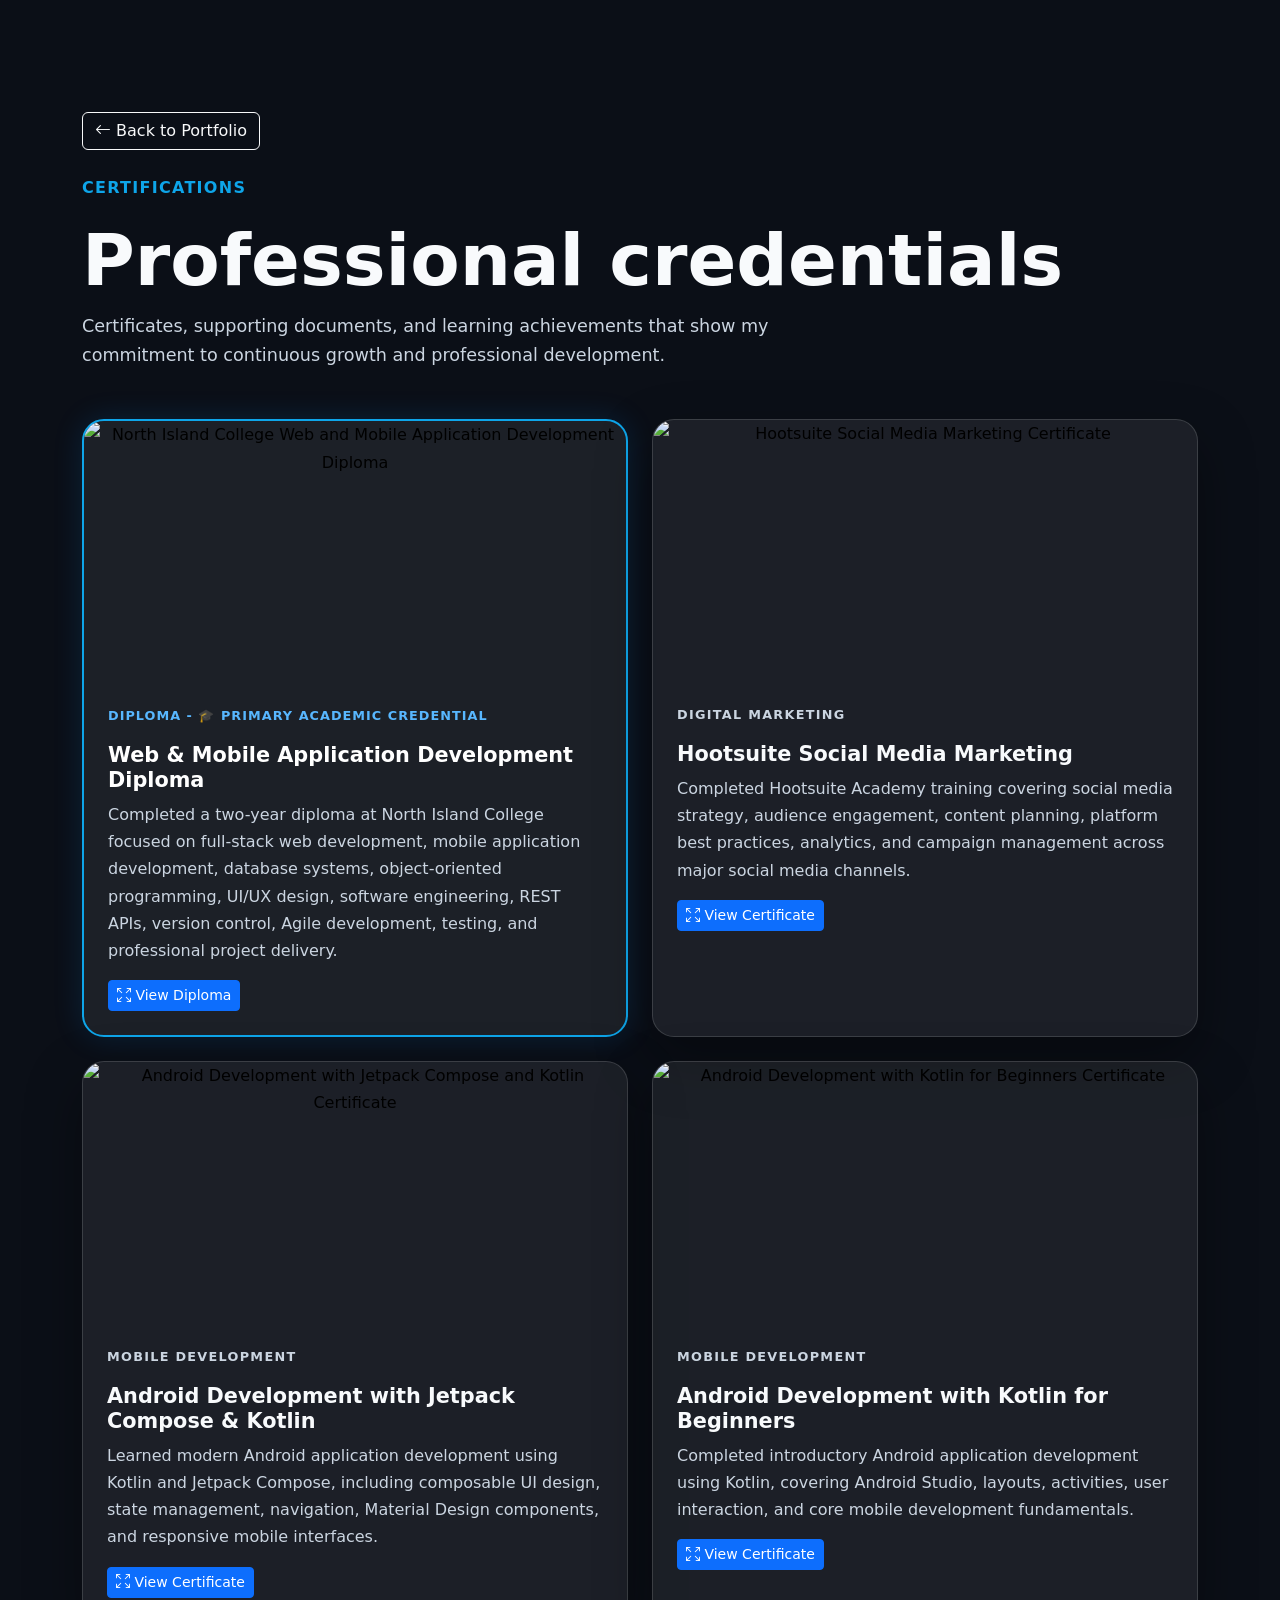
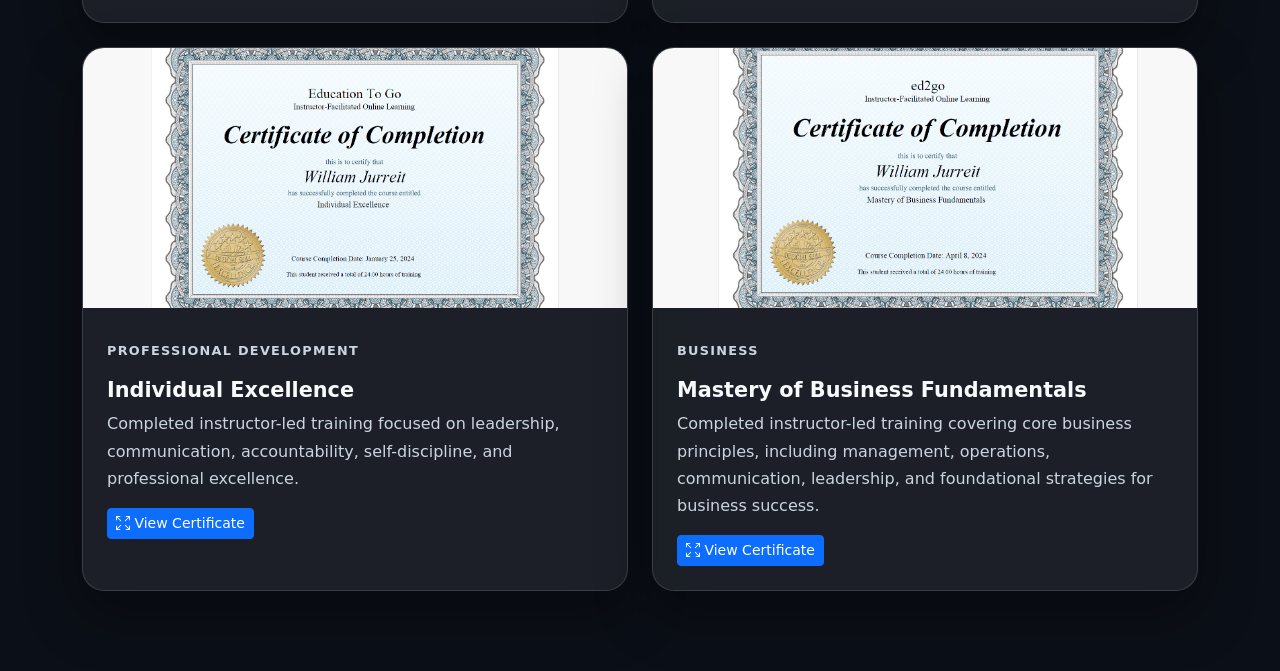
==== certifications.html @ 6ebcbbea "Add two new certification cards and modals" ====
<!DOCTYPE html>
<html lang="en">
<head>
  <meta charset="UTF-8" />
  <meta name="viewport" content="width=device-width, initial-scale=1.0" />

  <title>Certifications | William Jurreit</title>

  <link href="https://cdn.jsdelivr.net/npm/bootstrap@5.3.3/dist/css/bootstrap.min.css" rel="stylesheet">
  <link href="https://cdn.jsdelivr.net/npm/bootstrap-icons@1.11.3/font/bootstrap-icons.css" rel="stylesheet">
  <link rel="stylesheet" href="assets/css/style.css">
</head>

<body>
  <main class="credentials-page">
    <section class="container credentials-hero">
      <a href="index.html#resume" class="btn btn-outline-light mb-4">
        <i class="bi bi-arrow-left"></i> Back to Portfolio
      </a>

      <p class="eyebrow">Certifications</p>
      <h1>Professional credentials</h1>

      <p class="credentials-intro">
        Certificates, supporting documents, and learning achievements that show
        my commitment to continuous growth and professional development.
      </p>
    </section>

    <section class="container credentials-grid" aria-label="Certification list">

      <article class="credential-card featured-credential">
        <button class="credential-preview" type="button" data-bs-toggle="modal" data-bs-target="#diplomaModal">
          <img src="assets/img/certificates/web-and-mobile-app-diploma-2026.png" alt="North Island College Web and Mobile Application Development Diploma">
        </button>

        <div class="credential-content">
          <p class="credential-type">Diploma - 🎓 Primary Academic Credential</p>
          <h2>Web & Mobile Application Development Diploma</h2>
          <p>
            Completed a two-year diploma at North Island College focused on full-stack web development,
            mobile application development, database systems, object-oriented programming, UI/UX design,
            software engineering, REST APIs, version control, Agile development, testing, and professional project delivery.
          </p>

          <button class="btn btn-primary btn-sm" type="button" data-bs-toggle="modal" data-bs-target="#diplomaModal">
            <i class="bi bi-arrows-fullscreen"></i> View Diploma
          </button>
        </div>
      </article>

      <article class="credential-card">
        <button class="credential-preview" type="button" data-bs-toggle="modal" data-bs-target="#hootsuiteModal">
          <img src="assets/img/certificates/hootsuite-social-media.png" alt="Hootsuite Social Media Marketing Certificate">
        </button>

        <div class="credential-content">
          <p class="credential-type">Digital Marketing</p>
          <h2>Hootsuite Social Media Marketing</h2>
          <p>
            Completed Hootsuite Academy training covering social media strategy, audience engagement,
            content planning, platform best practices, analytics, and campaign management across major social media channels.
          </p>

          <button class="btn btn-primary btn-sm" type="button" data-bs-toggle="modal" data-bs-target="#hootsuiteModal">
            <i class="bi bi-arrows-fullscreen"></i> View Certificate
          </button>
        </div>
      </article>

      <article class="credential-card">
        <button class="credential-preview" type="button" data-bs-toggle="modal" data-bs-target="#composeModal">
          <img src="assets/img/certificates/android-compose-kotlin.png" alt="Android Development with Jetpack Compose and Kotlin Certificate">
        </button>

        <div class="credential-content">
          <p class="credential-type">Mobile Development</p>
          <h2>Android Development with Jetpack Compose & Kotlin</h2>
          <p>
            Learned modern Android application development using Kotlin and Jetpack Compose, including
            composable UI design, state management, navigation, Material Design components, and responsive mobile interfaces.
          </p>

          <button class="btn btn-primary btn-sm" type="button" data-bs-toggle="modal" data-bs-target="#composeModal">
            <i class="bi bi-arrows-fullscreen"></i> View Certificate
          </button>
        </div>
      </article>

      <article class="credential-card">
        <button class="credential-preview" type="button" data-bs-toggle="modal" data-bs-target="#androidBeginnerModal">
          <img src="assets/img/certificates/android-development-for-beginners.png" alt="Android Development with Kotlin for Beginners Certificate">
        </button>

        <div class="credential-content">
          <p class="credential-type">Mobile Development</p>
          <h2>Android Development with Kotlin for Beginners</h2>
          <p>
            Completed introductory Android application development using Kotlin, covering Android Studio,
            layouts, activities, user interaction, and core mobile development fundamentals.
          </p>

          <button class="btn btn-primary btn-sm" type="button" data-bs-toggle="modal" data-bs-target="#androidBeginnerModal">
            <i class="bi bi-arrows-fullscreen"></i> View Certificate
          </button>
        </div>
      </article>

      <!-- added certs -->

      <article class="credential-card">
  <button class="credential-preview" type="button" data-bs-toggle="modal" data-bs-target="#individualExcellenceModal">
    <img src="assets/img/certificates/individual-excellence.png" alt="Individual Excellence Certificate for personal and professional development">
  </button>

  <div class="credential-content">
    <p class="credential-type">Professional Development</p>
    <h2>Individual Excellence</h2>
    <p>
      Completed instructor-led training focused on leadership, communication,
      accountability, self-discipline, and professional excellence.
    </p>

    <button class="btn btn-primary btn-sm" type="button" data-bs-toggle="modal" data-bs-target="#individualExcellenceModal">
      <i class="bi bi-arrows-fullscreen"></i> View Certificate
    </button>
  </div>
</article>




<article class="credential-card">
  <button class="credential-preview" type="button" data-bs-toggle="modal" data-bs-target="#businessFundamentalsModal">
    <img src="assets/img/certificates/mastery-business-fundamentals.png" alt="Mastery of Business Fundamentals Certificate">
  </button>

  <div class="credential-content">
    <p class="credential-type">Business</p>
    <h2>Mastery of Business Fundamentals</h2>
    <p>
      Completed instructor-led training covering core business principles,
      including management, operations, communication, leadership, and
      foundational strategies for business success.
    </p>

    <button class="btn btn-primary btn-sm" type="button" data-bs-toggle="modal" data-bs-target="#businessFundamentalsModal">
      <i class="bi bi-arrows-fullscreen"></i> View Certificate
    </button>
  </div>
</article>

</section>
  </main>


<!-- added -->
<div class="modal fade credential-modal" id="individualExcellenceModal" tabindex="-1" aria-labelledby="individualExcellenceModalTitle" aria-hidden="true">
  <div class="modal-dialog modal-xl modal-dialog-centered modal-dialog-scrollable">
    <article class="modal-content">
      <header class="modal-header">
        <h2 class="modal-title fs-5" id="individualExcellenceModalTitle">Individual Excellence</h2>
        <button type="button" class="btn-close btn-close-white" data-bs-dismiss="modal" aria-label="Close"></button>
      </header>

      <section class="modal-body">
        <img src="assets/img/certificates/individual-excellence.png" alt="Individual Excellence Certificate for personal and professional development" class="credential-modal-image">
      </section>
    </article>
  </div>
</div>



<div class="modal fade credential-modal" id="businessFundamentalsModal" tabindex="-1" aria-labelledby="businessFundamentalsModalTitle" aria-hidden="true">
  <div class="modal-dialog modal-xl modal-dialog-centered modal-dialog-scrollable">
    <article class="modal-content">
      <header class="modal-header">
        <h2 class="modal-title fs-5" id="businessFundamentalsModalTitle">
          Mastery of Business Fundamentals
        </h2>
        <button type="button" class="btn-close btn-close-white" data-bs-dismiss="modal" aria-label="Close"></button>
      </header>

      <section class="modal-body">
        <img
          src="assets/img/certificates/mastery-business-fundamentals.png"
          alt="Mastery of Business Fundamentals Certificate"
          class="credential-modal-image">
      </section>
    </article>
  </div>
</div>


    </section>
  </main>

  <div class="modal fade credential-modal" id="diplomaModal" tabindex="-1" aria-labelledby="diplomaModalTitle" aria-hidden="true">
    <div class="modal-dialog modal-xl modal-dialog-centered modal-dialog-scrollable">
      <article class="modal-content">
        <header class="modal-header">
          <h2 class="modal-title fs-5" id="diplomaModalTitle">Web & Mobile Application Development Diploma</h2>
          <button type="button" class="btn-close btn-close-white" data-bs-dismiss="modal" aria-label="Close"></button>
        </header>

        <section class="modal-body">
          <img src="assets/img/certificates/web-and-mobile-app-diploma-2026.png" alt="North Island College Web and Mobile Application Development Diploma" class="credential-modal-image">
        </section>
      </article>
    </div>
  </div>

  <div class="modal fade credential-modal" id="hootsuiteModal" tabindex="-1" aria-labelledby="hootsuiteModalTitle" aria-hidden="true">
    <div class="modal-dialog modal-xl modal-dialog-centered modal-dialog-scrollable">
      <article class="modal-content">
        <header class="modal-header">
          <h2 class="modal-title fs-5" id="hootsuiteModalTitle">Hootsuite Social Media Marketing</h2>
          <button type="button" class="btn-close btn-close-white" data-bs-dismiss="modal" aria-label="Close"></button>
        </header>

        <section class="modal-body">
          <img src="assets/img/certificates/hootsuite-social-media.png" alt="Hootsuite Social Media Marketing Certificate" class="credential-modal-image">
        </section>
      </article>
    </div>
  </div>

  <div class="modal fade credential-modal" id="composeModal" tabindex="-1" aria-labelledby="composeModalTitle" aria-hidden="true">
    <div class="modal-dialog modal-xl modal-dialog-centered modal-dialog-scrollable">
      <article class="modal-content">
        <header class="modal-header">
          <h2 class="modal-title fs-5" id="composeModalTitle">Android Development with Jetpack Compose & Kotlin</h2>
          <button type="button" class="btn-close btn-close-white" data-bs-dismiss="modal" aria-label="Close"></button>
        </header>

        <section class="modal-body">
          <img src="assets/img/certificates/android-compose-kotlin.png" alt="Android Development with Jetpack Compose and Kotlin Certificate" class="credential-modal-image">
        </section>
      </article>
    </div>
  </div>

  <div class="modal fade credential-modal" id="androidBeginnerModal" tabindex="-1" aria-labelledby="androidBeginnerModalTitle" aria-hidden="true">
    <div class="modal-dialog modal-xl modal-dialog-centered modal-dialog-scrollable">
      <article class="modal-content">
        <header class="modal-header">
          <h2 class="modal-title fs-5" id="androidBeginnerModalTitle">Android Development with Kotlin for Beginners</h2>
          <button type="button" class="btn-close btn-close-white" data-bs-dismiss="modal" aria-label="Close"></button>
        </header>

        <section class="modal-body">
          <img src="assets/img/certificates/android-development-for-beginners.png" alt="Android Development with Kotlin for Beginners Certificate" class="credential-modal-image">
        </section>
      </article>
    </div>
  </div>

  <script src="https://cdn.jsdelivr.net/npm/bootstrap@5.3.3/dist/js/bootstrap.bundle.min.js"></script>
</body>
</html>
---- assets/css/style.css ----
:root {
    --bg: #0b0f17;
    --bg-alt: #111827;
    --surface: rgba(255, 255, 255, 0.07);
    --surface-solid: #151d2b;
    --text: #f8fafc;
    --muted: #cbd5e1;
    --primary: #0ea5e9;
    --primary-dark: #0284c7;
    --border: rgba(255, 255, 255, 0.14);
    --shadow: 0 22px 55px rgba(0, 0, 0, 0.35);
    --radius: 22px;
  }
  
  body.light-mode {
    --bg: #f8fafc;
    --bg-alt: #eef2f7;
    --surface: rgba(15, 23, 42, 0.06);
    --surface-solid: #ffffff;
    --text: #0f172a;
    --muted: #475569;
    --border: rgba(15, 23, 42, 0.14);
    --shadow: 0 22px 55px rgba(15, 23, 42, 0.12);
  }
  
  html {
    scroll-behavior: smooth;
  }
  
  body {
    margin: 0;
    background: var(--bg);
    color: var(--text);
    font-family: system-ui, -apple-system, BlinkMacSystemFont, "Segoe UI", sans-serif;
    line-height: 1.7;
  }
  
  img {
    max-width: 100%;
    display: block;
  }
  
  a {
    color: inherit;
    text-decoration: none;
  }
  
  .site-nav {
    background: rgba(6, 10, 18, 0.82);
    backdrop-filter: blur(18px);
    border-bottom: 1px solid var(--border);
  }
  
  .navbar-brand {
    font-weight: 800;
    color: white;
  }
  
  .navbar-brand span {
    color: var(--primary);
  }
  
  .nav-link {
    color: rgba(255, 255, 255, 0.82);
    font-weight: 600;
  }
  
  .nav-link:hover,
  .nav-link:focus {
    color: var(--primary);
  }
  
  .navbar-nav-list {
    justify-content: flex-end;
  }
  
  .hero {
  min-height: 100vh;
  position: relative;
  display: grid;
  align-items: center;
  overflow: hidden;
  background:
    radial-gradient(circle at 70% 45%, rgba(14, 165, 233, 0.22), transparent 28%),
    radial-gradient(circle at 15% 75%, rgba(37, 99, 235, 0.24), transparent 32%),
    linear-gradient(135deg, #020617 0%, #07111f 48%, #020617 100%);
}

.hero::after {
  content: "";
  position: absolute;
  inset: auto 0 0;
  height: 45%;
  background-image:
    radial-gradient(circle, rgba(14, 165, 233, 0.65) 1px, transparent 1px);
  background-size: 22px 22px;
  opacity: 0.32;
  mask-image: linear-gradient(to top, black, transparent);
  animation: waveDrift 18s linear infinite;
}

.hero-content {
  position: relative;
  z-index: 2;
  display: grid;
  grid-template-columns: 1fr 0.9fr;
  gap: 4rem;
  align-items: center;
  padding-top: 120px;
}

.hero-copy {
  max-width: 760px;
}

.tech-orb {
  position: relative;
  width: min(420px, 80vw);
  aspect-ratio: 1;
  justify-self: center;
  display: grid;
  place-items: center;
}

.orb-ring {
  position: absolute;
  border-radius: 50%;
  border: 1px solid rgba(14, 165, 233, 0.45);
  box-shadow: 0 0 28px rgba(14, 165, 233, 0.2);
}

.orb-ring-one {
  width: 100%;
  height: 100%;
  border-top-color: #38bdf8;
  animation: rotateOrb 28s linear infinite;
}

.orb-ring-two {
  width: 76%;
  height: 76%;
  border-right-color: #0ea5e9;
  animation: rotateOrbReverse 22s linear infinite;
}

.orb-ring-three {
  width: 52%;
  height: 52%;
  border-bottom-color: #60a5fa;
  animation: rotateOrb 18s linear infinite;
}

.orb-core {
  width: 150px;
  height: 150px;
  display: grid;
  place-items: center;
  border-radius: 50%;
  background: rgba(2, 6, 23, 0.82);
  border: 1px solid rgba(56, 189, 248, 0.5);
  color: #7dd3fc;
  font-size: 3rem;
  letter-spacing: -0.1em;
  box-shadow:
    0 0 40px rgba(14, 165, 233, 0.35),
    inset 0 0 30px rgba(14, 165, 233, 0.12);
}

.orb-dot {
  position: absolute;
  width: 12px;
  height: 12px;
  border-radius: 50%;
  background: #38bdf8;
  box-shadow: 0 0 20px #38bdf8;
}

.dot-one { top: 8%; left: 48%; }
.dot-two { right: 9%; top: 38%; }
.dot-three { bottom: 15%; left: 24%; }
.dot-four { left: 12%; top: 55%; }

.scroll-cue {
  position: absolute;
  z-index: 3;
  left: 50%;
  bottom: 28px;
  transform: translateX(-50%);
  display: grid;
  gap: 0.4rem;
  justify-items: center;
  color: rgba(255,255,255,0.7);
  text-transform: uppercase;
  letter-spacing: 0.18em;
  font-size: 0.75rem;
}

.scroll-cue i {
  color: #38bdf8;
  animation: bounceDown 1.8s ease-in-out infinite;
}

@keyframes rotateOrb {
  to {
    transform: rotate(360deg);
  }
}

@keyframes rotateOrbReverse {
  to {
    transform: rotate(-360deg);
  }
}

@keyframes waveDrift {
  from {
    background-position: 0 0;
  }

  to {
    background-position: 220px 0;
  }
}

@keyframes bounceDown {
  0%, 100% {
    transform: translateY(0);
  }

  50% {
    transform: translateY(8px);
  }
}

@media (max-width: 992px) {
  .hero-content {
    grid-template-columns: 1fr;
    gap: 3rem;
    text-align: left;
  }

  .tech-orb {
    width: min(320px, 80vw);
  }
}

@media (max-width: 576px) {
  .tech-orb {
    width: 260px;
  }

  .orb-core {
    width: 110px;
    height: 110px;
    font-size: 2.3rem;
  }
}
  
  .eyebrow {
    color: var(--primary);
    font-weight: 800;
    letter-spacing: 0.08em;
    text-transform: uppercase;
  }
  
  .hero h1 {
    max-width: 900px;
    font-size: clamp(3rem, 8vw, 6rem);
    font-weight: 900;
    line-height: 1;
  }
  
  .hero-subtitle {
    margin-top: 1rem;
    font-size: clamp(1.5rem, 4vw, 2.4rem);
    color: var(--muted);
  }
  
  #typedText {
    color: var(--primary);
    font-weight: 800;
  }
  
  .hero-description {
    max-width: 760px;
    margin-top: 1.5rem;
    font-size: 1.15rem;
    color: var(--muted);
  }
  
  .hero-actions {
    display: flex;
    flex-wrap: wrap;
    gap: 0.85rem;
    margin-top: 2rem;
  }
  
  .social-links {
    display: flex;
    gap: 0.75rem;
    margin-top: 2rem;
    font-style: normal;
  }
  
  .social-links a {
    width: 46px;
    height: 46px;
    display: grid;
    place-items: center;
    border-radius: 50%;
    background: var(--surface);
    border: 1px solid var(--border);
    transition: 0.25s ease;
  }
  
  .social-links a:hover {
    background: var(--primary);
    transform: translateY(-4px);
  }
  
  .page-section {
    padding: 100px 0;
  }
  
  .alt-section {
    background: var(--bg-alt);
  }
  
  .section-header {
    margin-bottom: 3rem;
  }
  
  .section-header p {
    color: var(--primary);
    text-transform: uppercase;
    font-weight: 800;
    letter-spacing: 0.12em;
    margin-bottom: 0.5rem;
  }
  
  .section-header h2 {
    font-size: clamp(2rem, 4vw, 3rem);
    font-weight: 850;
  }
  
  .about-layout,
  .contact-layout {
    display: grid;
    grid-template-columns: 0.8fr 1.2fr;
    gap: 2rem;
    align-items: start;
  }
  
  .profile-card,
  .value-card,
  .skill-card,
  .project-card,
  .resume-card,
  .contact-card,
  .contact-form {
    background: var(--surface);
    border: 1px solid var(--border);
    border-radius: var(--radius);
    box-shadow: var(--shadow);
  }
  
  .profile-card {
    padding: 2rem;
    text-align: center;
  }
  
  .profile-card figure {
    margin: 0;
  }
  
  .profile-photo {
    width: 190px;
    height: 190px;
    margin: 0 auto 1.5rem;
    border-radius: 50%;
    object-fit: cover;
    border: 4px solid rgba(14, 165, 233, 0.45);
  }
  
  .profile-card figcaption strong {
    display: block;
    font-size: 1.5rem;
  }
  
  .profile-card figcaption span,
  .profile-card p {
    color: var(--muted);
  }
  
  .about-content > p {
    color: var(--muted);
    font-size: 1.1rem;
  }
  
  .value-grid {
    display: grid;
    grid-template-columns: repeat(2, 1fr);
    gap: 1.2rem;
    margin-top: 2rem;
  }
  
  .value-card,
  .skill-card {
    padding: 1.6rem;
  }
  
  .value-card i,
  .skill-card i {
    font-size: 2rem;
    color: var(--primary);
  }
  
  .value-card h3,
  .skill-card h3,
  .project-card h3 {
    margin-top: 1rem;
    font-size: 1.2rem;
    font-weight: 800;
  }
  
  .value-card p,
  .skill-card p,
  .project-card p,
  .resume-card p,
  .contact-card p {
    color: var(--muted);
  }
  
  .stats-section {
    display: grid;
    grid-template-columns: repeat(4, 1fr);
    gap: 1px;
    background: linear-gradient(135deg, var(--primary-dark), #0f172a);
    padding: 1px;
  }
  
  .stats-section article {
    text-align: center;
    padding: 3rem 1rem;
    background: rgba(255,255,255,0.07);
  }
  
  .stats-section strong {
    font-size: clamp(2rem, 5vw, 3.5rem);
    font-weight: 900;
  }
  
  .stats-section p {
    margin: 0;
    color: rgba(255,255,255,0.82);
  }
  
  .card-grid {
    display: grid;
    grid-template-columns: repeat(3, 1fr);
    gap: 1.4rem;
  }
  
  .skill-tags,
  .project-tags {
    display: flex;
    flex-wrap: wrap;
    gap: 0.5rem;
    margin-top: 1.2rem;
  }
  
  .skill-tags span,
  .project-tags span {
    padding: 0.35rem 0.75rem;
    border-radius: 999px;
    background: rgba(14, 165, 233, 0.12);
    border: 1px solid rgba(14, 165, 233, 0.28);
    font-size: 0.85rem;
  }
  
  .project-filters {
    display: flex;
    justify-content: center;
    flex-wrap: wrap;
    gap: 0.6rem;
    margin-bottom: 2rem;
  }
  
  .btn-filter {
    color: var(--text);
    border: 1px solid var(--border);
    border-radius: 999px;
  }
  
  .btn-filter.active,
  .btn-filter:hover {
    background: var(--primary);
    color: white;
  }
  
  .project-card {
    overflow: hidden;
    transition: 0.25s ease;
  }
  
  .project-card:hover,
  .skill-card:hover,
  .value-card:hover {
    transform: translateY(-7px);
    border-color: rgba(14, 165, 233, 0.5);
  }
  
  .project-card figure {
    margin: 0;
  }
  
  .project-image {
    width: 100%;
    height: 210px;
    object-fit: cover;
  }
  
  .project-placeholder {
    height: 210px;
    display: grid;
    place-items: center;
    background: linear-gradient(135deg, rgba(14,165,233,0.35), rgba(15,23,42,0.95));
    font-size: 4rem;
    color: white;
  }
  
  .project-card figcaption {
    position: absolute;
    left: -9999px;
  }
  
  .project-card header,
  .project-card > p,
  .project-card footer {
    padding-left: 1.5rem;
    padding-right: 1.5rem;
  }
  
  .project-card header {
    padding-top: 1.5rem;
  }
  
  .project-card footer {
    padding-bottom: 1.5rem;
  }
  
  .resume-card {
    padding: 2rem;
    display: flex;
    align-items: center;
    justify-content: space-between;
    gap: 1.5rem;
  }

  .resume-actions{
    display:flex;
    gap:1rem;
    flex-wrap:wrap;
    margin-top:1.5rem;
}
  
  .contact-card,
  .contact-form {
    padding: 2rem;
  }
  
  .contact-card {
    font-style: normal;
  }
  
  .contact-card a {
    display: flex;
    gap: 0.75rem;
    padding: 0.85rem 0;
    border-bottom: 1px solid var(--border);
  }
  
  .contact-card i {
    color: var(--primary);
  }
  
  .contact-form fieldset {
    border: 0;
    padding: 0;
    margin: 0;
  }
  
  .contact-form legend {
    font-size: 1.4rem;
    font-weight: 800;
    margin-bottom: 1rem;
  }
  
  .contact-form label {
    display: block;
    margin-top: 1rem;
    margin-bottom: 0.35rem;
    font-weight: 700;
  }
  
  .contact-form input,
  .contact-form textarea {
    width: 100%;
    background: var(--surface-solid);
    color: var(--text);
    border: 1px solid var(--border);
    border-radius: 12px;
    padding: 0.85rem 1rem;
  }
  
  .contact-form input:focus,
  .contact-form textarea:focus {
    outline: 3px solid rgba(14, 165, 233, 0.25);
    border-color: var(--primary);
  }
  
  .contact-form button {
    margin-top: 1.3rem;
  }
  
  .form-note {
    margin-top: 1rem;
    color: var(--muted);
  }
  
  .site-footer {
    display: flex;
    flex-wrap: wrap;
    justify-content: space-between;
    gap: 1rem;
    background: #020617;
    color: rgba(255,255,255,0.78);
    padding: 1.5rem max(1rem, calc((100vw - 1140px) / 2));
  }
  
  .site-footer p {
    margin: 0;
  }
  
  .project-dialog {
    width: min(850px, 92vw);
    border: 1px solid var(--border);
    border-radius: var(--radius);
    background: var(--surface-solid);
    color: var(--text);
    box-shadow: var(--shadow);
  }
  
  .project-dialog::backdrop {
    background: rgba(0,0,0,0.75);
  }
  
  .project-dialog article > header {
    display: flex;
    justify-content: space-between;
    align-items: center;
  }
  
  .project-dialog button {
    background: none;
    border: 0;
    color: var(--text);
    font-size: 2rem;
  }
  
  .dialog-links {
    display: flex;
    flex-wrap: wrap;
    gap: 0.75rem;
    margin-top: 1.5rem;
  }
  
  @media (max-width: 992px) {
    .about-layout,
    .contact-layout,
    .card-grid {
      grid-template-columns: 1fr;
    }
  
    .stats-section {
      grid-template-columns: repeat(2, 1fr);
    }
  
    .resume-card {
      flex-direction: column;
      align-items: flex-start;
    }
  }
  
  @media (max-width: 576px) {
    .page-section {
      padding: 75px 0;
    }
  
    .value-grid {
      grid-template-columns: 1fr;
    }
  
    .hero-actions .btn {
      width: 100%;
    }
  }

  .form-security {
  display: flex;
  align-items: flex-start;
  gap: 0.75rem;
  margin: 1rem 0 1.25rem;
  padding: 1rem;
  border: 1px solid rgba(255, 255, 255, 0.12);
  border-radius: 0.875rem;
  background: rgba(255, 255, 255, 0.05);
}

.form-security i {
  color: #4ade80;
  font-size: 1.35rem;
  line-height: 1.4;
}

.form-security p {
  margin: 0;
  color: #d6d6d6;
  font-size: 0.95rem;
  line-height: 1.5;
}

.form-security strong {
  color: #ffffff;
}

/* ==========================================================
   SUCCESS PAGE
========================================================== */

.success-page {
    min-height: 100vh;

    display: flex;
    justify-content: center;
    align-items: center;

    padding: 2rem;

    background: var(--clr-bg-primary);
}

.success-card {
    width: min(100%, 650px);

    text-align: center;

    padding: 3.5rem;

    background: var(--clr-bg-secondary);

    border: 1px solid rgba(255,255,255,.08);

    border-radius: 18px;

    box-shadow:
        0 20px 60px rgba(0,0,0,.35),
        inset 0 1px rgba(255,255,255,.05);
}

.success-icon {
    width: 90px;
    height: 90px;

    margin: 0 auto 2rem;

    display: flex;
    justify-content: center;
    align-items: center;

    border-radius: 50%;

    font-size: 2.8rem;
    font-weight: 700;

    color: white;

    background: linear-gradient(
        135deg,
        #22c55e,
        #16a34a
    );

    box-shadow:
        0 0 35px rgba(34,197,94,.35);
}

.success-card h1{
    margin-bottom:1rem;

    color:var(--clr-text-primary);

    font-size:clamp(2rem,4vw,2.8rem);
}

.success-card p{
    max-width:500px;

    margin:0 auto 2rem;

    color:var(--clr-text-secondary);

    line-height:1.8;

    font-size:1.05rem;
}

.success-card .btn {
    display: inline-flex;
    align-items: center;
    justify-content: center;
    gap: .75rem;

    margin-top: 1rem;
    padding: 1rem 2.25rem;

    background: linear-gradient(
        135deg,
        #0ea5e9,
        #0284c7
    );

    color: #fff;
    font-weight: 700;
    font-size: 1rem;
    text-decoration: none;

    border-radius: 12px;
    border: none;

    transition: all .25s ease;

    box-shadow:
        0 10px 25px rgba(14,165,233,.35);
}

.success-card .btn:hover{
    transform: translateY(-3px);

    background: linear-gradient(
        135deg,
        #38bdf8,
        #0ea5e9
    );

    box-shadow:
        0 10px 20px rgba(14,165,233,.45);

    color:#fff;
}

.success-card .btn i{
    font-size:1.1rem;
}

/* ==========================================================
   PROJECT NOTICE PAGE
========================================================== */

.notice-page {
  min-height: 80vh;
  display: grid;
  place-items: center;
  padding: 2rem;
  background: var(--bg);
}

.notice-card {
  width: min(100%, 760px);
  padding: 3rem;
  text-align: center;
  background: var(--surface-solid);
  border: 1px solid var(--border);
  border-radius: var(--radius);
  box-shadow: var(--shadow);
}

.notice-icon {
  width: 88px;
  height: 88px;
  display: grid;
  place-items: center;
  margin: 0 auto 1.75rem;
  border-radius: 50%;
  background: rgba(14, 165, 233, 0.14);
  border: 1px solid rgba(14, 165, 233, 0.35);
  color: var(--primary);
  font-size: 2.4rem;
}

.notice-card h1 {
  margin-bottom: 1rem;
  font-size: clamp(2rem, 5vw, 3rem);
  color: var(--text);
}

.notice-card p {
  max-width: 620px;
  margin: 0 auto 1rem;
  color: var(--muted);
}

.notice-card .btn {
  margin-top: 1.25rem;
}


/* Sentinel Chat Bot */

.sentinel-chat {
  position: fixed;
  right: 2rem;
  bottom: 2rem;
  z-index: 9999;
}

.sentinel-toggle {
  position: relative;
  width: 5rem;
  height: 5rem;
  border: 1px solid var(--border);
  border-radius: 50%;
  background: linear-gradient(200deg, var(--primary), #0284c7);
  color: white;
  font-size: 1.7rem;
  cursor: pointer;
  overflow: visible;

  box-shadow:
    0 0 18px rgba(14,165,233,.35);

  animation:
    heartbeat 2s infinite,
    glowPulse 2s infinite;
}

.sentinel-toggle::after {
  content: "";

  position: absolute;
  inset: 0;

  border-radius: 50%;
  border: 4px solid rgba(14,165,233,.55);

  animation: ripple 4s infinite;

  pointer-events: none;
}

.sentinel-robot {
  position: relative;
  z-index: 2;
  display: inline-block;
  animation: floatBot 4s ease-in-out infinite;
}

@keyframes heartbeat {

  0% {
    transform: scale(1);
  }

  6% {
    transform: scale(1.12);
  }

  12% {
    transform: scale(.96);
  }

  18% {
    transform: scale(1.10);
  }

  24% {
    transform: scale(1);
  }

  100% {
    transform: scale(1);
  }

}

@keyframes glowPulse {

  0% {
    box-shadow:
      0 0 14px rgba(14,165,233,.25);
  }

  15% {
    box-shadow:
      0 0 35px rgba(14,165,233,.75),
      0 0 70px rgba(14,165,233,.35);
  }

  20% {
    box-shadow:
      0 0 14px rgba(14,165,233,.25);
  }

  80% {
    box-shadow:
      0 0 14px rgba(14,165,233,.25);
  }

}

@keyframes ripple {

  0% {
    transform: scale(1);
    opacity: .65;
  }

  35% {
    transform: scale(3);
    opacity: 0;
  }

  100% {
    transform: scale3d(3, 3, 3);
    opacity: 0;
  }

}

@keyframes floatBot{

    0%{
        transform:translateY(0px);
    }

    50%{
        transform:translateY(-3px);
    }

    100%{
        transform:translateY(0px);
    }

}

.sentinel-panel {
  position: absolute;
  right: 0;
  bottom: 6rem;

  width: min(88vw, 340px);
  max-height: 500px;

  overflow: hidden;

  border: 1px solid var(--border);
  border-radius: var(--radius);
  background: var(--surface-solid);
  box-shadow: var(--shadow);

  display: flex;
  flex-direction: column;
}

.sentinel-header{
    display:flex;
    justify-content:space-between;
    align-items:center;

    padding:.75rem 1rem;
    border-bottom:1px solid var(--border);
}

.sentinel-header strong {
  display: block;
  color: var(--text);
}

.sentinel-header span {
  color: var(--muted);
  font-size: 0.85rem;
}

.sentinel-close{
    width:42px;
    height:42px;
    border-radius:50%;
    background:#dc2626;
    color:#fff;
    border:none;

    display:flex;
    align-items:center;
    justify-content:center;

    transition:.25s;
}

.sentinel-close i{
    font-size:2rem;
    font-weight:900;
    color:black;
    filter:drop-shadow(0 0 8px rgba(239,68,68,.6));
    transition:.25s ease;
}


.sentinel-close:hover i{
    color:white;
    transform:scale(1.15);
    filter:drop-shadow(0 0 14px rgba(239,68,68,.9));
}

.sentinel-body{
    padding:1rem;
    overflow-y:auto;
    flex:1;
}

.sentinel-body p{
    margin:0 0 .9rem;
    line-height:1.5;
    font-size:.95rem;
}

.sentinel-actions{
    display:grid;
    gap:.45rem;
}

.sentinel-actions .btn{
    margin:0;
    padding:.65rem;
}

.sentinel-actions a {
  padding: 0.75rem 1rem;
  border: 1px solid var(--border);
  border-radius: 0.75rem;
  color: var(--text);
  text-decoration: none;
  background: rgba(255,255,255,0.04);
}

.sentinel-actions a:hover {
  border-color: var(--primary);
  color: #fff;
}



/* Credential Page*/

.credentials-page {
  min-height: 100vh;
  padding: 7rem 0 5rem;
  background: var(--bg);
}

.credentials-hero {
  margin-bottom: 3rem;
}

.credentials-hero h1 {
  font-size: clamp(2.5rem, 6vw, 4.5rem);
  font-weight: 900;
}

.credentials-intro {
  max-width: 720px;
  color: var(--muted);
  font-size: 1.1rem;
}

.credentials-grid {
  display: grid;
  grid-template-columns: repeat(2, 1fr);
  gap: 1.5rem;
}

.credential-card {
  overflow: hidden;
  background: var(--surface);
  border: 1px solid var(--border);
  border-radius: var(--radius);
  box-shadow: var(--shadow);
}

.credential-card img {
  width: 100%;
  height: 260px;
  object-fit: cover;
}

.credential-content {
  padding: 1.5rem;
}

.credential-type {
  color: var(--primary);
  text-transform: uppercase;
  font-weight: 800;
  letter-spacing: 0.1em;
  font-size: 0.8rem;
}

.credential-content h2 {
  font-size: 1.3rem;
  font-weight: 800;
}

.credential-content p {
  color: var(--muted);
}

@media (max-width: 768px) {
  .credentials-grid {
    grid-template-columns: 1fr;
  }

  .credential-card img {
    height: 220px;
  }
}

.featured-credential{
    border:2px solid var(--primary);
    box-shadow:0 0 30px rgba(0,140,255,.15);
}

.featured-credential .credential-type{
    color:#58b7ff;
    font-weight:700;
    letter-spacing:.08em;
    text-transform:uppercase;
}

.featured-credential h2{
    color:#fff;
}

.credential-preview {
  width: 100%;
  padding: 0;
  border: 0;
  background: transparent;
  cursor: zoom-in;
}

.credential-preview img {
  transition: transform .25s ease, opacity .25s ease;
}

.credential-preview:hover img {
  transform: scale(1.03);
  opacity: .9;
}

.credential-modal .modal-content {
  background: var(--surface-solid);
  color: var(--text);
  border: 1px solid var(--border);
  border-radius: var(--radius);
  box-shadow: var(--shadow);
}

.credential-modal .modal-header {
  border-bottom: 1px solid var(--border);
}

.credential-modal .modal-body {
  padding: 1rem;
  background: #020617;
}

.credential-modal-image {
  width: 100%;
  height: auto;
  border-radius: 12px;
}

/* PORTFOLIO VIEW COUNTER */

.hero-stats {
  margin-top: 2rem;
}

.visitor-counter{
    display:inline-flex;
    align-items:center;
    gap:.75rem;

    padding:.85rem 1.2rem;

    border:1px solid var(--border);
    border-radius:14px;

    background:rgba(255,255,255,.04);
    backdrop-filter:blur(12px);
}

.visitor-counter i{
    color:var(--primary);
    font-size:1.4rem;
}

.visitor-counter-label{
    margin:0;
    color:var(--muted);
    font-size:.9rem;
    font-weight:500;
}

.visitor-counter-value{
    color:var(--text);
    font-size:1.2rem;
    font-weight:800;
    min-width:2ch;
}

.loading-counter {
  animation:
    counterPulse 1.4s ease-in-out infinite,
    counterGlow 1.8s ease infinite;
}

@keyframes counterPulse {
  0% {
    opacity: .45;
    transform: scale(.97);
  }

  50% {
    opacity: 1;
    transform: scale(1.06);
  }

  100% {
    opacity: .45;
    transform: scale(.97);
  }
}

@keyframes counterGlow {
  0% {
    text-shadow: 0 0 0 #1da1ff;
  }

  50% {
    text-shadow:
      0 0 10px #1da1ff,
      0 0 20px #1da1ff,
      0 0 30px #1da1ff;
  }

  100% {
    text-shadow: 0 0 0 #1da1ff;
  }
}
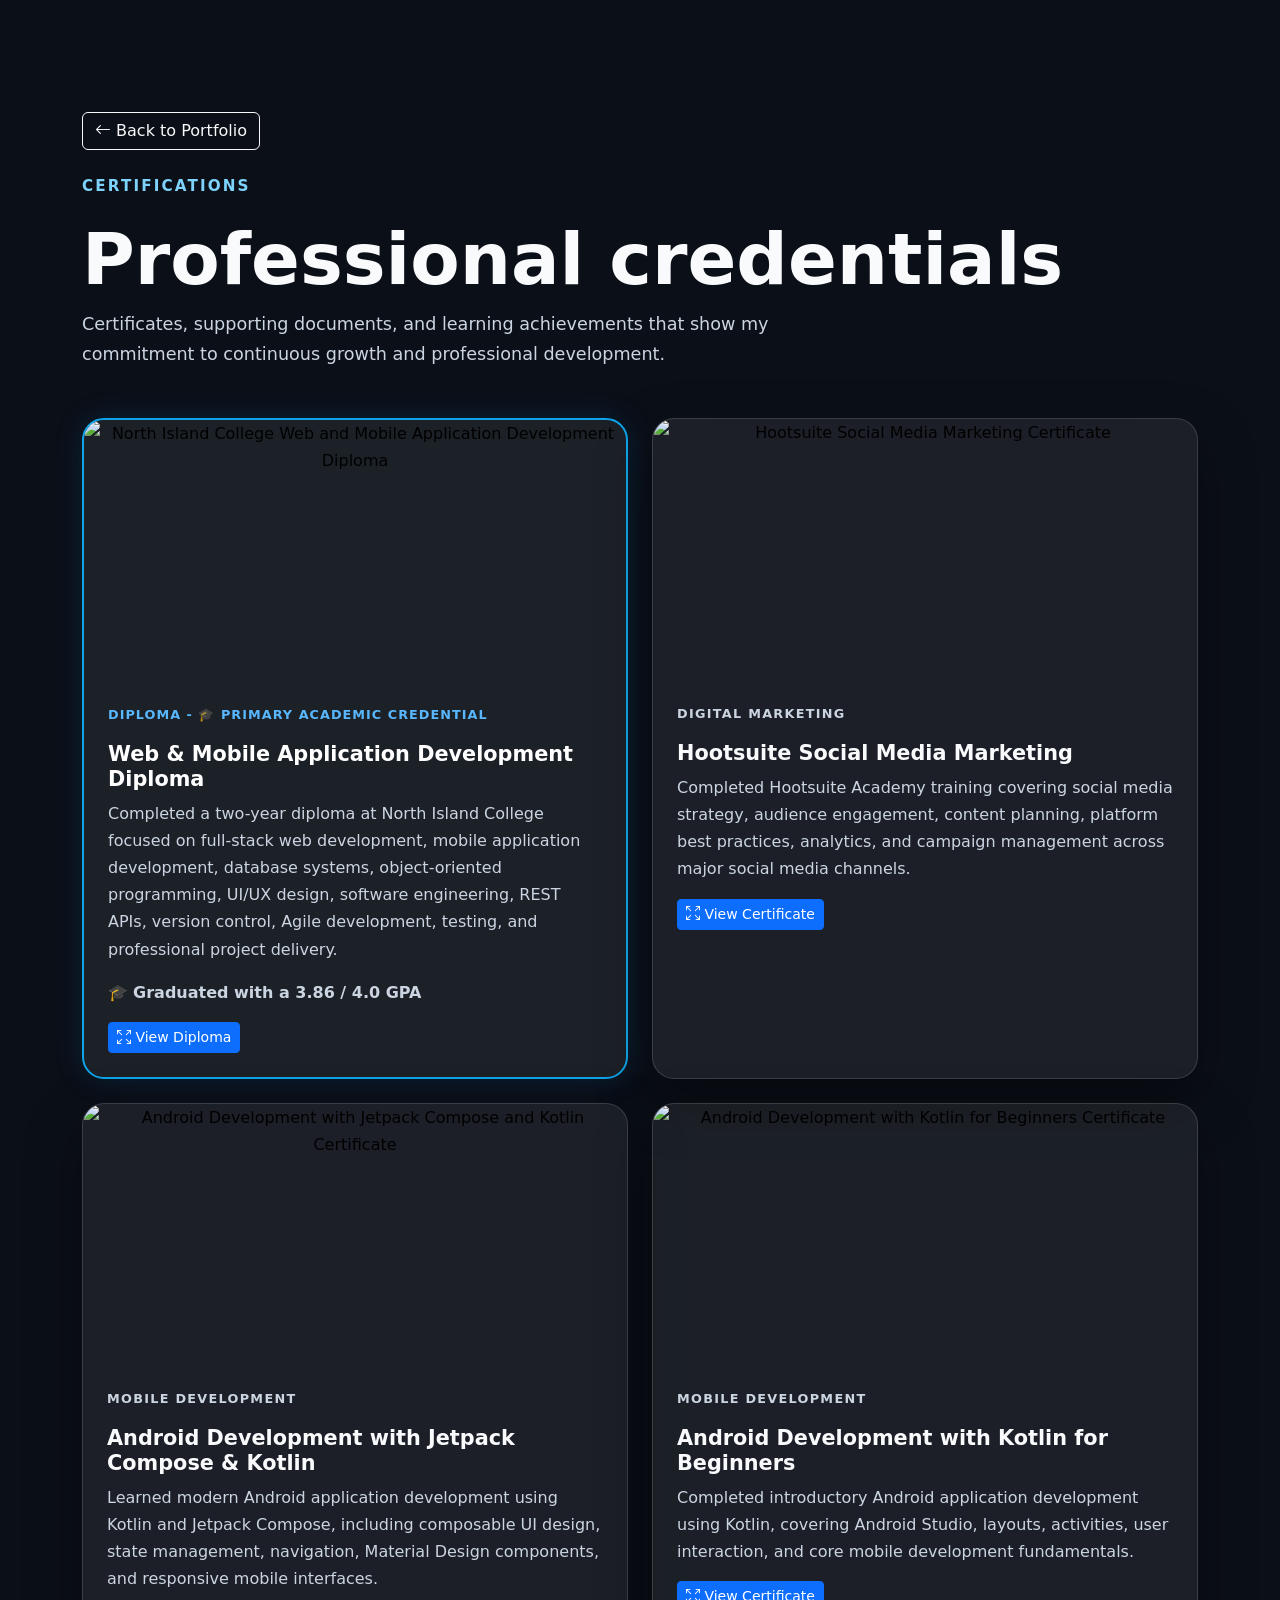
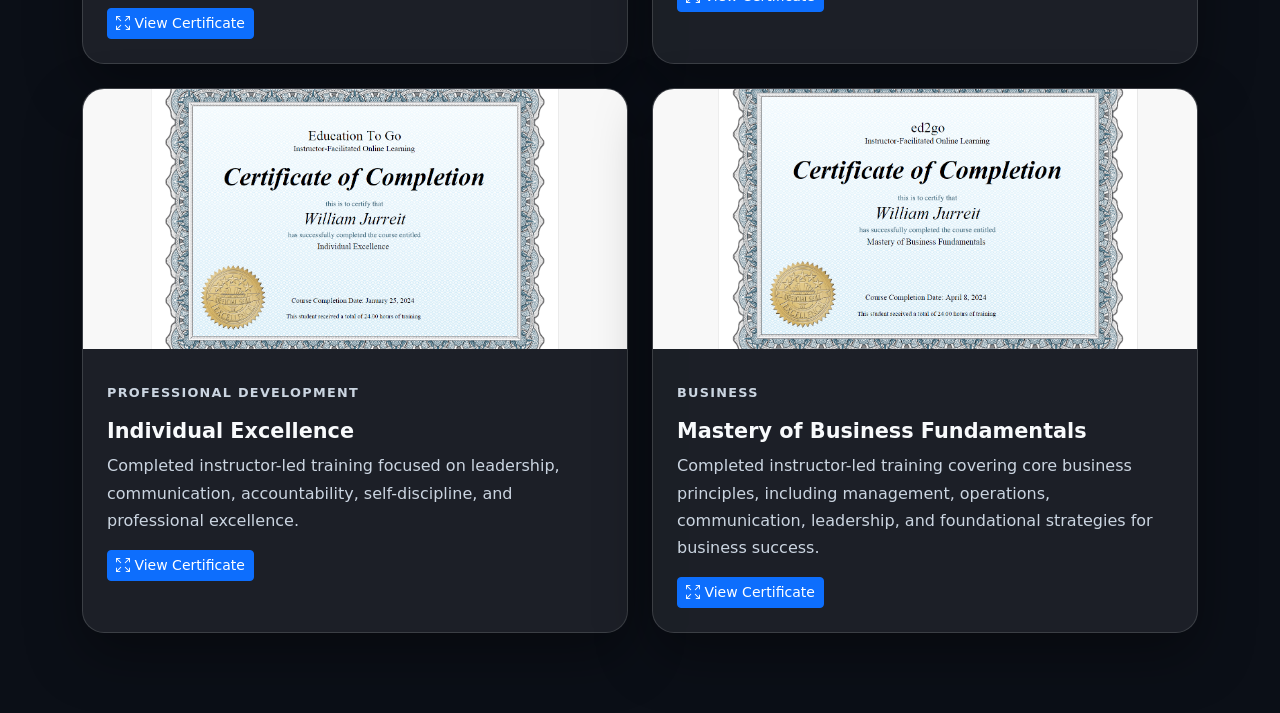
==== commit f60fb21f: "Change the reconstruction Page into  a case study until I can rebuild the project" ====
--- a/certifications.html
+++ b/certifications.html
@@ -4,7 +4,7 @@
   <meta charset="UTF-8" />
   <meta name="viewport" content="width=device-width, initial-scale=1.0" />
 
-  <title>Certifications | William Jurreit</title>
+  <title>Certifications | W. Tysen Jurreit</title>
 
   <link href="https://cdn.jsdelivr.net/npm/bootstrap@5.3.3/dist/css/bootstrap.min.css" rel="stylesheet">
   <link href="https://cdn.jsdelivr.net/npm/bootstrap-icons@1.11.3/font/bootstrap-icons.css" rel="stylesheet">
@@ -43,6 +43,9 @@
             software engineering, REST APIs, version control, Agile development, testing, and professional project delivery.
           </p>
 
+          <p class="credential-highlight">
+          🎓 <strong>Graduated with a 3.86 / 4.0 GPA</strong>
+          </p>
           <button class="btn btn-primary btn-sm" type="button" data-bs-toggle="modal" data-bs-target="#diplomaModal">
             <i class="bi bi-arrows-fullscreen"></i> View Diploma
           </button>
--- a/assets/css/style.css
+++ b/assets/css/style.css
@@ -1,1369 +1,17 @@
-:root {
-    --bg: #0b0f17;
-    --bg-alt: #111827;
-    --surface: rgba(255, 255, 255, 0.07);
-    --surface-solid: #151d2b;
-    --text: #f8fafc;
-    --muted: #cbd5e1;
-    --primary: #0ea5e9;
-    --primary-dark: #0284c7;
-    --border: rgba(255, 255, 255, 0.14);
-    --shadow: 0 22px 55px rgba(0, 0, 0, 0.35);
-    --radius: 22px;
-  }
-  
-  body.light-mode {
-    --bg: #f8fafc;
-    --bg-alt: #eef2f7;
-    --surface: rgba(15, 23, 42, 0.06);
-    --surface-solid: #ffffff;
-    --text: #0f172a;
-    --muted: #475569;
-    --border: rgba(15, 23, 42, 0.14);
-    --shadow: 0 22px 55px rgba(15, 23, 42, 0.12);
-  }
-  
-  html {
-    scroll-behavior: smooth;
-  }
-  
-  body {
-    margin: 0;
-    background: var(--bg);
-    color: var(--text);
-    font-family: system-ui, -apple-system, BlinkMacSystemFont, "Segoe UI", sans-serif;
-    line-height: 1.7;
-  }
-  
-  img {
-    max-width: 100%;
-    display: block;
-  }
-  
-  a {
-    color: inherit;
-    text-decoration: none;
-  }
-  
-  .site-nav {
-    background: rgba(6, 10, 18, 0.82);
-    backdrop-filter: blur(18px);
-    border-bottom: 1px solid var(--border);
-  }
-  
-  .navbar-brand {
-    font-weight: 800;
-    color: white;
-  }
-  
-  .navbar-brand span {
-    color: var(--primary);
-  }
-  
-  .nav-link {
-    color: rgba(255, 255, 255, 0.82);
-    font-weight: 600;
-  }
-  
-  .nav-link:hover,
-  .nav-link:focus {
-    color: var(--primary);
-  }
-  
-  .navbar-nav-list {
-    justify-content: flex-end;
-  }
-  
-  .hero {
-  min-height: 100vh;
-  position: relative;
-  display: grid;
-  align-items: center;
-  overflow: hidden;
-  background:
-    radial-gradient(circle at 70% 45%, rgba(14, 165, 233, 0.22), transparent 28%),
-    radial-gradient(circle at 15% 75%, rgba(37, 99, 235, 0.24), transparent 32%),
-    linear-gradient(135deg, #020617 0%, #07111f 48%, #020617 100%);
-}
-
-.hero::after {
-  content: "";
-  position: absolute;
-  inset: auto 0 0;
-  height: 45%;
-  background-image:
-    radial-gradient(circle, rgba(14, 165, 233, 0.65) 1px, transparent 1px);
-  background-size: 22px 22px;
-  opacity: 0.32;
-  mask-image: linear-gradient(to top, black, transparent);
-  animation: waveDrift 18s linear infinite;
-}
-
-.hero-content {
-  position: relative;
-  z-index: 2;
-  display: grid;
-  grid-template-columns: 1fr 0.9fr;
-  gap: 4rem;
-  align-items: center;
-  padding-top: 120px;
-}
-
-.hero-copy {
-  max-width: 760px;
-}
-
-.tech-orb {
-  position: relative;
-  width: min(420px, 80vw);
-  aspect-ratio: 1;
-  justify-self: center;
-  display: grid;
-  place-items: center;
-}
-
-.orb-ring {
-  position: absolute;
-  border-radius: 50%;
-  border: 1px solid rgba(14, 165, 233, 0.45);
-  box-shadow: 0 0 28px rgba(14, 165, 233, 0.2);
-}
-
-.orb-ring-one {
-  width: 100%;
-  height: 100%;
-  border-top-color: #38bdf8;
-  animation: rotateOrb 28s linear infinite;
-}
-
-.orb-ring-two {
-  width: 76%;
-  height: 76%;
-  border-right-color: #0ea5e9;
-  animation: rotateOrbReverse 22s linear infinite;
-}
-
-.orb-ring-three {
-  width: 52%;
-  height: 52%;
-  border-bottom-color: #60a5fa;
-  animation: rotateOrb 18s linear infinite;
-}
-
-.orb-core {
-  width: 150px;
-  height: 150px;
-  display: grid;
-  place-items: center;
-  border-radius: 50%;
-  background: rgba(2, 6, 23, 0.82);
-  border: 1px solid rgba(56, 189, 248, 0.5);
-  color: #7dd3fc;
-  font-size: 3rem;
-  letter-spacing: -0.1em;
-  box-shadow:
-    0 0 40px rgba(14, 165, 233, 0.35),
-    inset 0 0 30px rgba(14, 165, 233, 0.12);
-}
-
-.orb-dot {
-  position: absolute;
-  width: 12px;
-  height: 12px;
-  border-radius: 50%;
-  background: #38bdf8;
-  box-shadow: 0 0 20px #38bdf8;
-}
-
-.dot-one { top: 8%; left: 48%; }
-.dot-two { right: 9%; top: 38%; }
-.dot-three { bottom: 15%; left: 24%; }
-.dot-four { left: 12%; top: 55%; }
-
-.scroll-cue {
-  position: absolute;
-  z-index: 3;
-  left: 50%;
-  bottom: 28px;
-  transform: translateX(-50%);
-  display: grid;
-  gap: 0.4rem;
-  justify-items: center;
-  color: rgba(255,255,255,0.7);
-  text-transform: uppercase;
-  letter-spacing: 0.18em;
-  font-size: 0.75rem;
-}
-
-.scroll-cue i {
-  color: #38bdf8;
-  animation: bounceDown 1.8s ease-in-out infinite;
-}
-
-@keyframes rotateOrb {
-  to {
-    transform: rotate(360deg);
-  }
-}
-
-@keyframes rotateOrbReverse {
-  to {
-    transform: rotate(-360deg);
-  }
-}
-
-@keyframes waveDrift {
-  from {
-    background-position: 0 0;
-  }
-
-  to {
-    background-position: 220px 0;
-  }
-}
-
-@keyframes bounceDown {
-  0%, 100% {
-    transform: translateY(0);
-  }
-
-  50% {
-    transform: translateY(8px);
-  }
-}
-
-@media (max-width: 992px) {
-  .hero-content {
-    grid-template-columns: 1fr;
-    gap: 3rem;
-    text-align: left;
-  }
-
-  .tech-orb {
-    width: min(320px, 80vw);
-  }
-}
-
-@media (max-width: 576px) {
-  .tech-orb {
-    width: 260px;
-  }
-
-  .orb-core {
-    width: 110px;
-    height: 110px;
-    font-size: 2.3rem;
-  }
-}
-  
-  .eyebrow {
-    color: var(--primary);
-    font-weight: 800;
-    letter-spacing: 0.08em;
-    text-transform: uppercase;
-  }
-  
-  .hero h1 {
-    max-width: 900px;
-    font-size: clamp(3rem, 8vw, 6rem);
-    font-weight: 900;
-    line-height: 1;
-  }
-  
-  .hero-subtitle {
-    margin-top: 1rem;
-    font-size: clamp(1.5rem, 4vw, 2.4rem);
-    color: var(--muted);
-  }
-  
-  #typedText {
-    color: var(--primary);
-    font-weight: 800;
-  }
-  
-  .hero-description {
-    max-width: 760px;
-    margin-top: 1.5rem;
-    font-size: 1.15rem;
-    color: var(--muted);
-  }
-  
-  .hero-actions {
-    display: flex;
-    flex-wrap: wrap;
-    gap: 0.85rem;
-    margin-top: 2rem;
-  }
-  
-  .social-links {
-    display: flex;
-    gap: 0.75rem;
-    margin-top: 2rem;
-    font-style: normal;
-  }
-  
-  .social-links a {
-    width: 46px;
-    height: 46px;
-    display: grid;
-    place-items: center;
-    border-radius: 50%;
-    background: var(--surface);
-    border: 1px solid var(--border);
-    transition: 0.25s ease;
-  }
-  
-  .social-links a:hover {
-    background: var(--primary);
-    transform: translateY(-4px);
-  }
-  
-  .page-section {
-    padding: 100px 0;
-  }
-  
-  .alt-section {
-    background: var(--bg-alt);
-  }
-  
-  .section-header {
-    margin-bottom: 3rem;
-  }
-  
-  .section-header p {
-    color: var(--primary);
-    text-transform: uppercase;
-    font-weight: 800;
-    letter-spacing: 0.12em;
-    margin-bottom: 0.5rem;
-  }
-  
-  .section-header h2 {
-    font-size: clamp(2rem, 4vw, 3rem);
-    font-weight: 850;
-  }
-  
-  .about-layout,
-  .contact-layout {
-    display: grid;
-    grid-template-columns: 0.8fr 1.2fr;
-    gap: 2rem;
-    align-items: start;
-  }
-  
-  .profile-card,
-  .value-card,
-  .skill-card,
-  .project-card,
-  .resume-card,
-  .contact-card,
-  .contact-form {
-    background: var(--surface);
-    border: 1px solid var(--border);
-    border-radius: var(--radius);
-    box-shadow: var(--shadow);
-  }
-  
-  .profile-card {
-    padding: 2rem;
-    text-align: center;
-  }
-  
-  .profile-card figure {
-    margin: 0;
-  }
-  
-  .profile-photo {
-    width: 190px;
-    height: 190px;
-    margin: 0 auto 1.5rem;
-    border-radius: 50%;
-    object-fit: cover;
-    border: 4px solid rgba(14, 165, 233, 0.45);
-  }
-  
-  .profile-card figcaption strong {
-    display: block;
-    font-size: 1.5rem;
-  }
-  
-  .profile-card figcaption span,
-  .profile-card p {
-    color: var(--muted);
-  }
-  
-  .about-content > p {
-    color: var(--muted);
-    font-size: 1.1rem;
-  }
-  
-  .value-grid {
-    display: grid;
-    grid-template-columns: repeat(2, 1fr);
-    gap: 1.2rem;
-    margin-top: 2rem;
-  }
-  
-  .value-card,
-  .skill-card {
-    padding: 1.6rem;
-  }
-  
-  .value-card i,
-  .skill-card i {
-    font-size: 2rem;
-    color: var(--primary);
-  }
-  
-  .value-card h3,
-  .skill-card h3,
-  .project-card h3 {
-    margin-top: 1rem;
-    font-size: 1.2rem;
-    font-weight: 800;
-  }
-  
-  .value-card p,
-  .skill-card p,
-  .project-card p,
-  .resume-card p,
-  .contact-card p {
-    color: var(--muted);
-  }
-  
-  .stats-section {
-    display: grid;
-    grid-template-columns: repeat(4, 1fr);
-    gap: 1px;
-    background: linear-gradient(135deg, var(--primary-dark), #0f172a);
-    padding: 1px;
-  }
-  
-  .stats-section article {
-    text-align: center;
-    padding: 3rem 1rem;
-    background: rgba(255,255,255,0.07);
-  }
-  
-  .stats-section strong {
-    font-size: clamp(2rem, 5vw, 3.5rem);
-    font-weight: 900;
-  }
-  
-  .stats-section p {
-    margin: 0;
-    color: rgba(255,255,255,0.82);
-  }
-  
-  .card-grid {
-    display: grid;
-    grid-template-columns: repeat(3, 1fr);
-    gap: 1.4rem;
-  }
-  
-  .skill-tags,
-  .project-tags {
-    display: flex;
-    flex-wrap: wrap;
-    gap: 0.5rem;
-    margin-top: 1.2rem;
-  }
-  
-  .skill-tags span,
-  .project-tags span {
-    padding: 0.35rem 0.75rem;
-    border-radius: 999px;
-    background: rgba(14, 165, 233, 0.12);
-    border: 1px solid rgba(14, 165, 233, 0.28);
-    font-size: 0.85rem;
-  }
-  
-  .project-filters {
-    display: flex;
-    justify-content: center;
-    flex-wrap: wrap;
-    gap: 0.6rem;
-    margin-bottom: 2rem;
-  }
-  
-  .btn-filter {
-    color: var(--text);
-    border: 1px solid var(--border);
-    border-radius: 999px;
-  }
-  
-  .btn-filter.active,
-  .btn-filter:hover {
-    background: var(--primary);
-    color: white;
-  }
-  
-  .project-card {
-    overflow: hidden;
-    transition: 0.25s ease;
-  }
-  
-  .project-card:hover,
-  .skill-card:hover,
-  .value-card:hover {
-    transform: translateY(-7px);
-    border-color: rgba(14, 165, 233, 0.5);
-  }
-  
-  .project-card figure {
-    margin: 0;
-  }
-  
-  .project-image {
-    width: 100%;
-    height: 210px;
-    object-fit: cover;
-  }
-  
-  .project-placeholder {
-    height: 210px;
-    display: grid;
-    place-items: center;
-    background: linear-gradient(135deg, rgba(14,165,233,0.35), rgba(15,23,42,0.95));
-    font-size: 4rem;
-    color: white;
-  }
-  
-  .project-card figcaption {
-    position: absolute;
-    left: -9999px;
-  }
-  
-  .project-card header,
-  .project-card > p,
-  .project-card footer {
-    padding-left: 1.5rem;
-    padding-right: 1.5rem;
-  }
-  
-  .project-card header {
-    padding-top: 1.5rem;
-  }
-  
-  .project-card footer {
-    padding-bottom: 1.5rem;
-  }
-  
-  .resume-card {
-    padding: 2rem;
-    display: flex;
-    align-items: center;
-    justify-content: space-between;
-    gap: 1.5rem;
-  }
-
-  .resume-actions{
-    display:flex;
-    gap:1rem;
-    flex-wrap:wrap;
-    margin-top:1.5rem;
-}
-  
-  .contact-card,
-  .contact-form {
-    padding: 2rem;
-  }
-  
-  .contact-card {
-    font-style: normal;
-  }
-  
-  .contact-card a {
-    display: flex;
-    gap: 0.75rem;
-    padding: 0.85rem 0;
-    border-bottom: 1px solid var(--border);
-  }
-  
-  .contact-card i {
-    color: var(--primary);
-  }
-  
-  .contact-form fieldset {
-    border: 0;
-    padding: 0;
-    margin: 0;
-  }
-  
-  .contact-form legend {
-    font-size: 1.4rem;
-    font-weight: 800;
-    margin-bottom: 1rem;
-  }
-  
-  .contact-form label {
-    display: block;
-    margin-top: 1rem;
-    margin-bottom: 0.35rem;
-    font-weight: 700;
-  }
-  
-  .contact-form input,
-  .contact-form textarea {
-    width: 100%;
-    background: var(--surface-solid);
-    color: var(--text);
-    border: 1px solid var(--border);
-    border-radius: 12px;
-    padding: 0.85rem 1rem;
-  }
-  
-  .contact-form input:focus,
-  .contact-form textarea:focus {
-    outline: 3px solid rgba(14, 165, 233, 0.25);
-    border-color: var(--primary);
-  }
-  
-  .contact-form button {
-    margin-top: 1.3rem;
-  }
-  
-  .form-note {
-    margin-top: 1rem;
-    color: var(--muted);
-  }
-  
-  .site-footer {
-    display: flex;
-    flex-wrap: wrap;
-    justify-content: space-between;
-    gap: 1rem;
-    background: #020617;
-    color: rgba(255,255,255,0.78);
-    padding: 1.5rem max(1rem, calc((100vw - 1140px) / 2));
-  }
-  
-  .site-footer p {
-    margin: 0;
-  }
-  
-  .project-dialog {
-    width: min(850px, 92vw);
-    border: 1px solid var(--border);
-    border-radius: var(--radius);
-    background: var(--surface-solid);
-    color: var(--text);
-    box-shadow: var(--shadow);
-  }
-  
-  .project-dialog::backdrop {
-    background: rgba(0,0,0,0.75);
-  }
-  
-  .project-dialog article > header {
-    display: flex;
-    justify-content: space-between;
-    align-items: center;
-  }
-  
-  .project-dialog button {
-    background: none;
-    border: 0;
-    color: var(--text);
-    font-size: 2rem;
-  }
-  
-  .dialog-links {
-    display: flex;
-    flex-wrap: wrap;
-    gap: 0.75rem;
-    margin-top: 1.5rem;
-  }
-  
-  @media (max-width: 992px) {
-    .about-layout,
-    .contact-layout,
-    .card-grid {
-      grid-template-columns: 1fr;
-    }
-  
-    .stats-section {
-      grid-template-columns: repeat(2, 1fr);
-    }
-  
-    .resume-card {
-      flex-direction: column;
-      align-items: flex-start;
-    }
-  }
-  
-  @media (max-width: 576px) {
-    .page-section {
-      padding: 75px 0;
-    }
-  
-    .value-grid {
-      grid-template-columns: 1fr;
-    }
-  
-    .hero-actions .btn {
-      width: 100%;
-    }
-  }
-
-  .form-security {
-  display: flex;
-  align-items: flex-start;
-  gap: 0.75rem;
-  margin: 1rem 0 1.25rem;
-  padding: 1rem;
-  border: 1px solid rgba(255, 255, 255, 0.12);
-  border-radius: 0.875rem;
-  background: rgba(255, 255, 255, 0.05);
-}
-
-.form-security i {
-  color: #4ade80;
-  font-size: 1.35rem;
-  line-height: 1.4;
-}
-
-.form-security p {
-  margin: 0;
-  color: #d6d6d6;
-  font-size: 0.95rem;
-  line-height: 1.5;
-}
-
-.form-security strong {
-  color: #ffffff;
-}
-
 /* ==========================================================
-   SUCCESS PAGE
+   MAIN STYLESHEET
+   Imports all portfolio CSS modules in order.
 ========================================================== */
 
-.success-page {
-    min-height: 100vh;
-
-    display: flex;
-    justify-content: center;
-    align-items: center;
-
-    padding: 2rem;
-
-    background: var(--clr-bg-primary);
-}
-
-.success-card {
-    width: min(100%, 650px);
-
-    text-align: center;
-
-    padding: 3.5rem;
-
-    background: var(--clr-bg-secondary);
-
-    border: 1px solid rgba(255,255,255,.08);
-
-    border-radius: 18px;
-
-    box-shadow:
-        0 20px 60px rgba(0,0,0,.35),
-        inset 0 1px rgba(255,255,255,.05);
-}
-
-.success-icon {
-    width: 90px;
-    height: 90px;
-
-    margin: 0 auto 2rem;
-
-    display: flex;
-    justify-content: center;
-    align-items: center;
-
-    border-radius: 50%;
-
-    font-size: 2.8rem;
-    font-weight: 700;
-
-    color: white;
-
-    background: linear-gradient(
-        135deg,
-        #22c55e,
-        #16a34a
-    );
-
-    box-shadow:
-        0 0 35px rgba(34,197,94,.35);
-}
-
-.success-card h1{
-    margin-bottom:1rem;
-
-    color:var(--clr-text-primary);
-
-    font-size:clamp(2rem,4vw,2.8rem);
-}
-
-.success-card p{
-    max-width:500px;
-
-    margin:0 auto 2rem;
-
-    color:var(--clr-text-secondary);
-
-    line-height:1.8;
-
-    font-size:1.05rem;
-}
-
-.success-card .btn {
-    display: inline-flex;
-    align-items: center;
-    justify-content: center;
-    gap: .75rem;
-
-    margin-top: 1rem;
-    padding: 1rem 2.25rem;
-
-    background: linear-gradient(
-        135deg,
-        #0ea5e9,
-        #0284c7
-    );
-
-    color: #fff;
-    font-weight: 700;
-    font-size: 1rem;
-    text-decoration: none;
-
-    border-radius: 12px;
-    border: none;
-
-    transition: all .25s ease;
-
-    box-shadow:
-        0 10px 25px rgba(14,165,233,.35);
-}
-
-.success-card .btn:hover{
-    transform: translateY(-3px);
-
-    background: linear-gradient(
-        135deg,
-        #38bdf8,
-        #0ea5e9
-    );
-
-    box-shadow:
-        0 10px 20px rgba(14,165,233,.45);
-
-    color:#fff;
-}
-
-.success-card .btn i{
-    font-size:1.1rem;
-}
-
-/* ==========================================================
-   PROJECT NOTICE PAGE
-========================================================== */
-
-.notice-page {
-  min-height: 80vh;
-  display: grid;
-  place-items: center;
-  padding: 2rem;
-  background: var(--bg);
-}
-
-.notice-card {
-  width: min(100%, 760px);
-  padding: 3rem;
-  text-align: center;
-  background: var(--surface-solid);
-  border: 1px solid var(--border);
-  border-radius: var(--radius);
-  box-shadow: var(--shadow);
-}
-
-.notice-icon {
-  width: 88px;
-  height: 88px;
-  display: grid;
-  place-items: center;
-  margin: 0 auto 1.75rem;
-  border-radius: 50%;
-  background: rgba(14, 165, 233, 0.14);
-  border: 1px solid rgba(14, 165, 233, 0.35);
-  color: var(--primary);
-  font-size: 2.4rem;
-}
-
-.notice-card h1 {
-  margin-bottom: 1rem;
-  font-size: clamp(2rem, 5vw, 3rem);
-  color: var(--text);
-}
-
-.notice-card p {
-  max-width: 620px;
-  margin: 0 auto 1rem;
-  color: var(--muted);
-}
-
-.notice-card .btn {
-  margin-top: 1.25rem;
-}
-
-
-/* Sentinel Chat Bot */
-
-.sentinel-chat {
-  position: fixed;
-  right: 2rem;
-  bottom: 2rem;
-  z-index: 9999;
-}
-
-.sentinel-toggle {
-  position: relative;
-  width: 5rem;
-  height: 5rem;
-  border: 1px solid var(--border);
-  border-radius: 50%;
-  background: linear-gradient(200deg, var(--primary), #0284c7);
-  color: white;
-  font-size: 1.7rem;
-  cursor: pointer;
-  overflow: visible;
-
-  box-shadow:
-    0 0 18px rgba(14,165,233,.35);
-
-  animation:
-    heartbeat 2s infinite,
-    glowPulse 2s infinite;
-}
-
-.sentinel-toggle::after {
-  content: "";
-
-  position: absolute;
-  inset: 0;
-
-  border-radius: 50%;
-  border: 4px solid rgba(14,165,233,.55);
-
-  animation: ripple 4s infinite;
-
-  pointer-events: none;
-}
-
-.sentinel-robot {
-  position: relative;
-  z-index: 2;
-  display: inline-block;
-  animation: floatBot 4s ease-in-out infinite;
-}
-
-@keyframes heartbeat {
-
-  0% {
-    transform: scale(1);
-  }
-
-  6% {
-    transform: scale(1.12);
-  }
-
-  12% {
-    transform: scale(.96);
-  }
-
-  18% {
-    transform: scale(1.10);
-  }
-
-  24% {
-    transform: scale(1);
-  }
-
-  100% {
-    transform: scale(1);
-  }
-
-}
-
-@keyframes glowPulse {
-
-  0% {
-    box-shadow:
-      0 0 14px rgba(14,165,233,.25);
-  }
-
-  15% {
-    box-shadow:
-      0 0 35px rgba(14,165,233,.75),
-      0 0 70px rgba(14,165,233,.35);
-  }
-
-  20% {
-    box-shadow:
-      0 0 14px rgba(14,165,233,.25);
-  }
-
-  80% {
-    box-shadow:
-      0 0 14px rgba(14,165,233,.25);
-  }
-
-}
-
-@keyframes ripple {
-
-  0% {
-    transform: scale(1);
-    opacity: .65;
-  }
-
-  35% {
-    transform: scale(3);
-    opacity: 0;
-  }
-
-  100% {
-    transform: scale3d(3, 3, 3);
-    opacity: 0;
-  }
-
-}
-
-@keyframes floatBot{
-
-    0%{
-        transform:translateY(0px);
-    }
-
-    50%{
-        transform:translateY(-3px);
-    }
-
-    100%{
-        transform:translateY(0px);
-    }
-
-}
-
-.sentinel-panel {
-  position: absolute;
-  right: 0;
-  bottom: 6rem;
-
-  width: min(88vw, 340px);
-  max-height: 500px;
-
-  overflow: hidden;
-
-  border: 1px solid var(--border);
-  border-radius: var(--radius);
-  background: var(--surface-solid);
-  box-shadow: var(--shadow);
-
-  display: flex;
-  flex-direction: column;
-}
-
-.sentinel-header{
-    display:flex;
-    justify-content:space-between;
-    align-items:center;
-
-    padding:.75rem 1rem;
-    border-bottom:1px solid var(--border);
-}
-
-.sentinel-header strong {
-  display: block;
-  color: var(--text);
-}
-
-.sentinel-header span {
-  color: var(--muted);
-  font-size: 0.85rem;
-}
-
-.sentinel-close{
-    width:42px;
-    height:42px;
-    border-radius:50%;
-    background:#dc2626;
-    color:#fff;
-    border:none;
-
-    display:flex;
-    align-items:center;
-    justify-content:center;
-
-    transition:.25s;
-}
-
-.sentinel-close i{
-    font-size:2rem;
-    font-weight:900;
-    color:black;
-    filter:drop-shadow(0 0 8px rgba(239,68,68,.6));
-    transition:.25s ease;
-}
-
-
-.sentinel-close:hover i{
-    color:white;
-    transform:scale(1.15);
-    filter:drop-shadow(0 0 14px rgba(239,68,68,.9));
-}
-
-.sentinel-body{
-    padding:1rem;
-    overflow-y:auto;
-    flex:1;
-}
-
-.sentinel-body p{
-    margin:0 0 .9rem;
-    line-height:1.5;
-    font-size:.95rem;
-}
-
-.sentinel-actions{
-    display:grid;
-    gap:.45rem;
-}
-
-.sentinel-actions .btn{
-    margin:0;
-    padding:.65rem;
-}
-
-.sentinel-actions a {
-  padding: 0.75rem 1rem;
-  border: 1px solid var(--border);
-  border-radius: 0.75rem;
-  color: var(--text);
-  text-decoration: none;
-  background: rgba(255,255,255,0.04);
-}
-
-.sentinel-actions a:hover {
-  border-color: var(--primary);
-  color: #fff;
-}
-
-
-
-/* Credential Page*/
-
-.credentials-page {
-  min-height: 100vh;
-  padding: 7rem 0 5rem;
-  background: var(--bg);
-}
-
-.credentials-hero {
-  margin-bottom: 3rem;
-}
-
-.credentials-hero h1 {
-  font-size: clamp(2.5rem, 6vw, 4.5rem);
-  font-weight: 900;
-}
-
-.credentials-intro {
-  max-width: 720px;
-  color: var(--muted);
-  font-size: 1.1rem;
-}
-
-.credentials-grid {
-  display: grid;
-  grid-template-columns: repeat(2, 1fr);
-  gap: 1.5rem;
-}
-
-.credential-card {
-  overflow: hidden;
-  background: var(--surface);
-  border: 1px solid var(--border);
-  border-radius: var(--radius);
-  box-shadow: var(--shadow);
-}
-
-.credential-card img {
-  width: 100%;
-  height: 260px;
-  object-fit: cover;
-}
-
-.credential-content {
-  padding: 1.5rem;
-}
-
-.credential-type {
-  color: var(--primary);
-  text-transform: uppercase;
-  font-weight: 800;
-  letter-spacing: 0.1em;
-  font-size: 0.8rem;
-}
-
-.credential-content h2 {
-  font-size: 1.3rem;
-  font-weight: 800;
-}
-
-.credential-content p {
-  color: var(--muted);
-}
-
-@media (max-width: 768px) {
-  .credentials-grid {
-    grid-template-columns: 1fr;
-  }
-
-  .credential-card img {
-    height: 220px;
-  }
-}
-
-.featured-credential{
-    border:2px solid var(--primary);
-    box-shadow:0 0 30px rgba(0,140,255,.15);
-}
-
-.featured-credential .credential-type{
-    color:#58b7ff;
-    font-weight:700;
-    letter-spacing:.08em;
-    text-transform:uppercase;
-}
-
-.featured-credential h2{
-    color:#fff;
-}
-
-.credential-preview {
-  width: 100%;
-  padding: 0;
-  border: 0;
-  background: transparent;
-  cursor: zoom-in;
-}
-
-.credential-preview img {
-  transition: transform .25s ease, opacity .25s ease;
-}
-
-.credential-preview:hover img {
-  transform: scale(1.03);
-  opacity: .9;
-}
-
-.credential-modal .modal-content {
-  background: var(--surface-solid);
-  color: var(--text);
-  border: 1px solid var(--border);
-  border-radius: var(--radius);
-  box-shadow: var(--shadow);
-}
-
-.credential-modal .modal-header {
-  border-bottom: 1px solid var(--border);
-}
-
-.credential-modal .modal-body {
-  padding: 1rem;
-  background: #020617;
-}
-
-.credential-modal-image {
-  width: 100%;
-  height: auto;
-  border-radius: 12px;
-}
-
-/* PORTFOLIO VIEW COUNTER */
-
-.hero-stats {
-  margin-top: 2rem;
-}
-
-.visitor-counter{
-    display:inline-flex;
-    align-items:center;
-    gap:.75rem;
-
-    padding:.85rem 1.2rem;
-
-    border:1px solid var(--border);
-    border-radius:14px;
-
-    background:rgba(255,255,255,.04);
-    backdrop-filter:blur(12px);
-}
-
-.visitor-counter i{
-    color:var(--primary);
-    font-size:1.4rem;
-}
-
-.visitor-counter-label{
-    margin:0;
-    color:var(--muted);
-    font-size:.9rem;
-    font-weight:500;
-}
-
-.visitor-counter-value{
-    color:var(--text);
-    font-size:1.2rem;
-    font-weight:800;
-    min-width:2ch;
-}
-
-.loading-counter {
-  animation:
-    counterPulse 1.4s ease-in-out infinite,
-    counterGlow 1.8s ease infinite;
-}
-
-@keyframes counterPulse {
-  0% {
-    opacity: .45;
-    transform: scale(.97);
-  }
-
-  50% {
-    opacity: 1;
-    transform: scale(1.06);
-  }
-
-  100% {
-    opacity: .45;
-    transform: scale(.97);
-  }
-}
-
-@keyframes counterGlow {
-  0% {
-    text-shadow: 0 0 0 #1da1ff;
-  }
-
-  50% {
-    text-shadow:
-      0 0 10px #1da1ff,
-      0 0 20px #1da1ff,
-      0 0 30px #1da1ff;
-  }
-
-  100% {
-    text-shadow: 0 0 0 #1da1ff;
-  }
-}+@import url("./base.css");
+@import url("./navbar.css");
+@import url("./hero.css");
+@import url("./about.css");
+@import url("./stats.css");
+@import url("./projects.css");
+@import url("./resume-contact.css");
+@import url("./pages.css");
+@import url("./sentinel.css");
+@import url("./credentials.css");
+@import url("./counter.css");
+@import url("./responsive.css");
